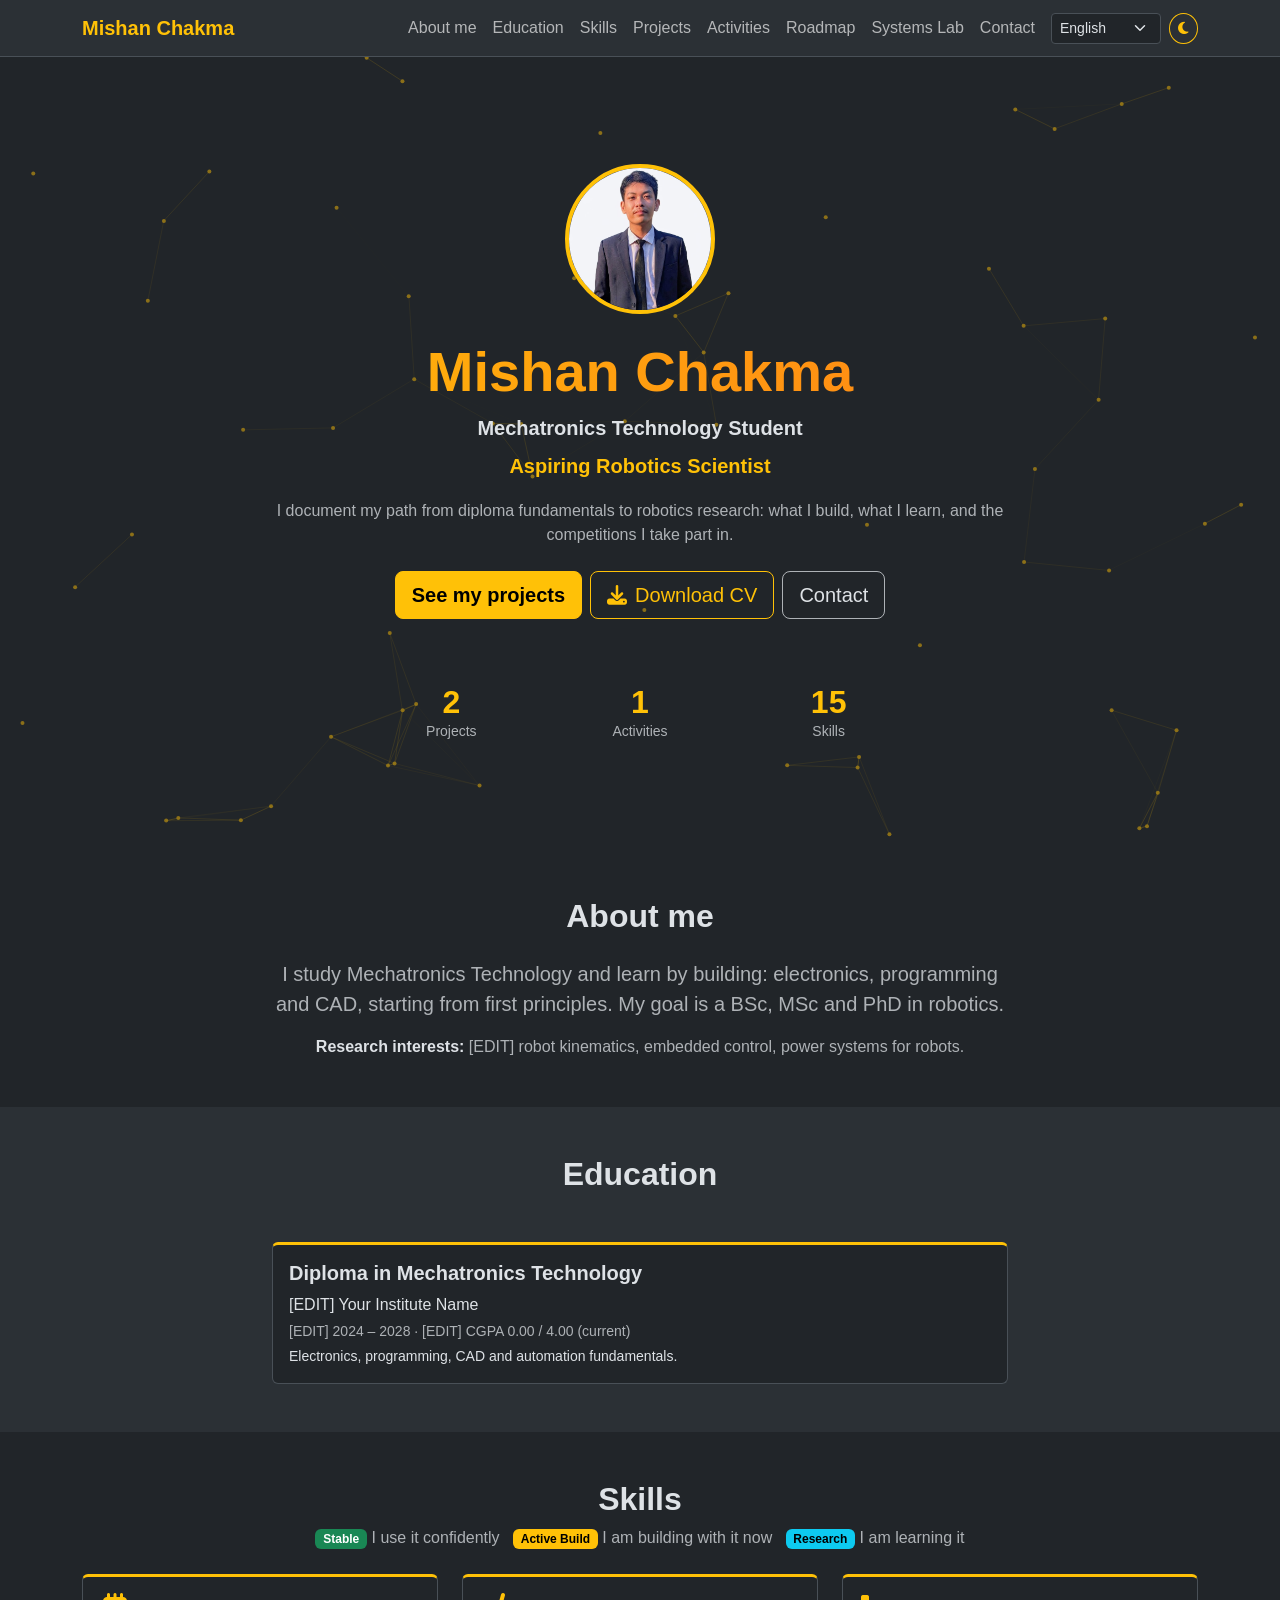
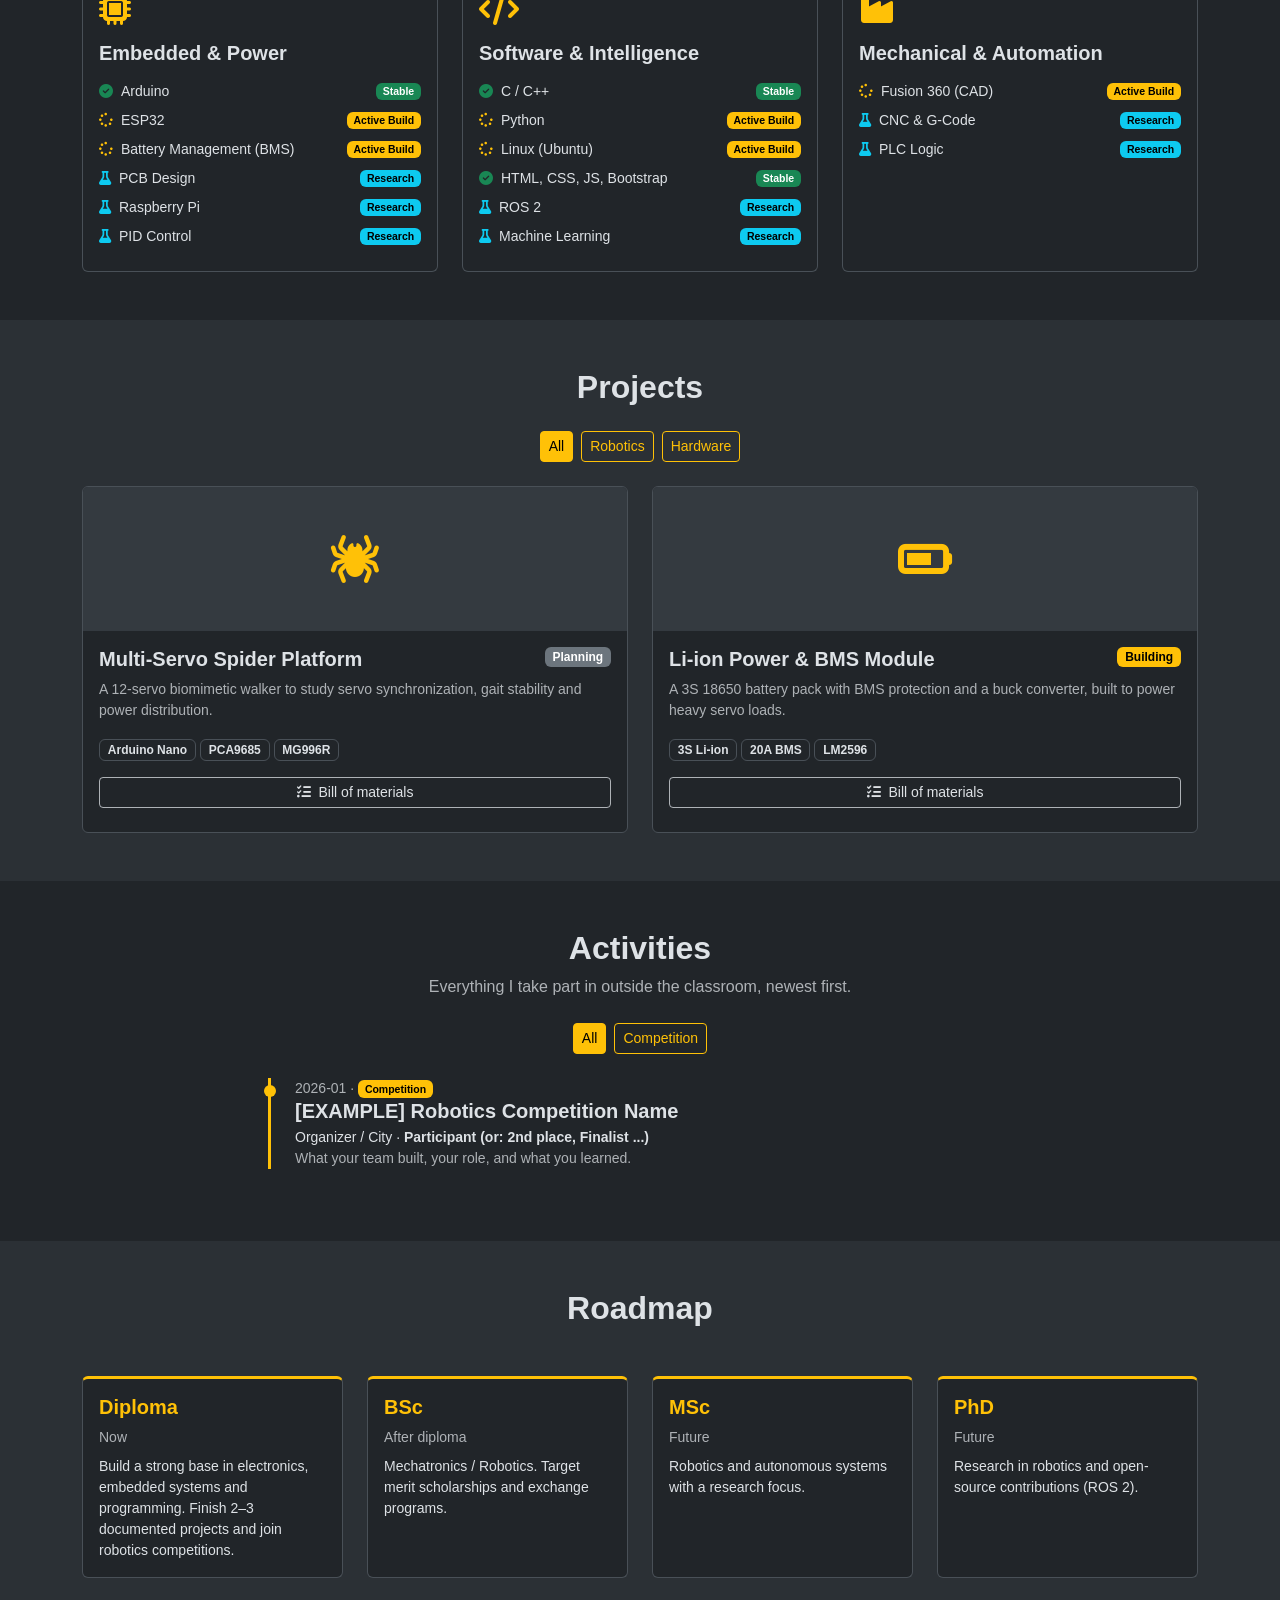
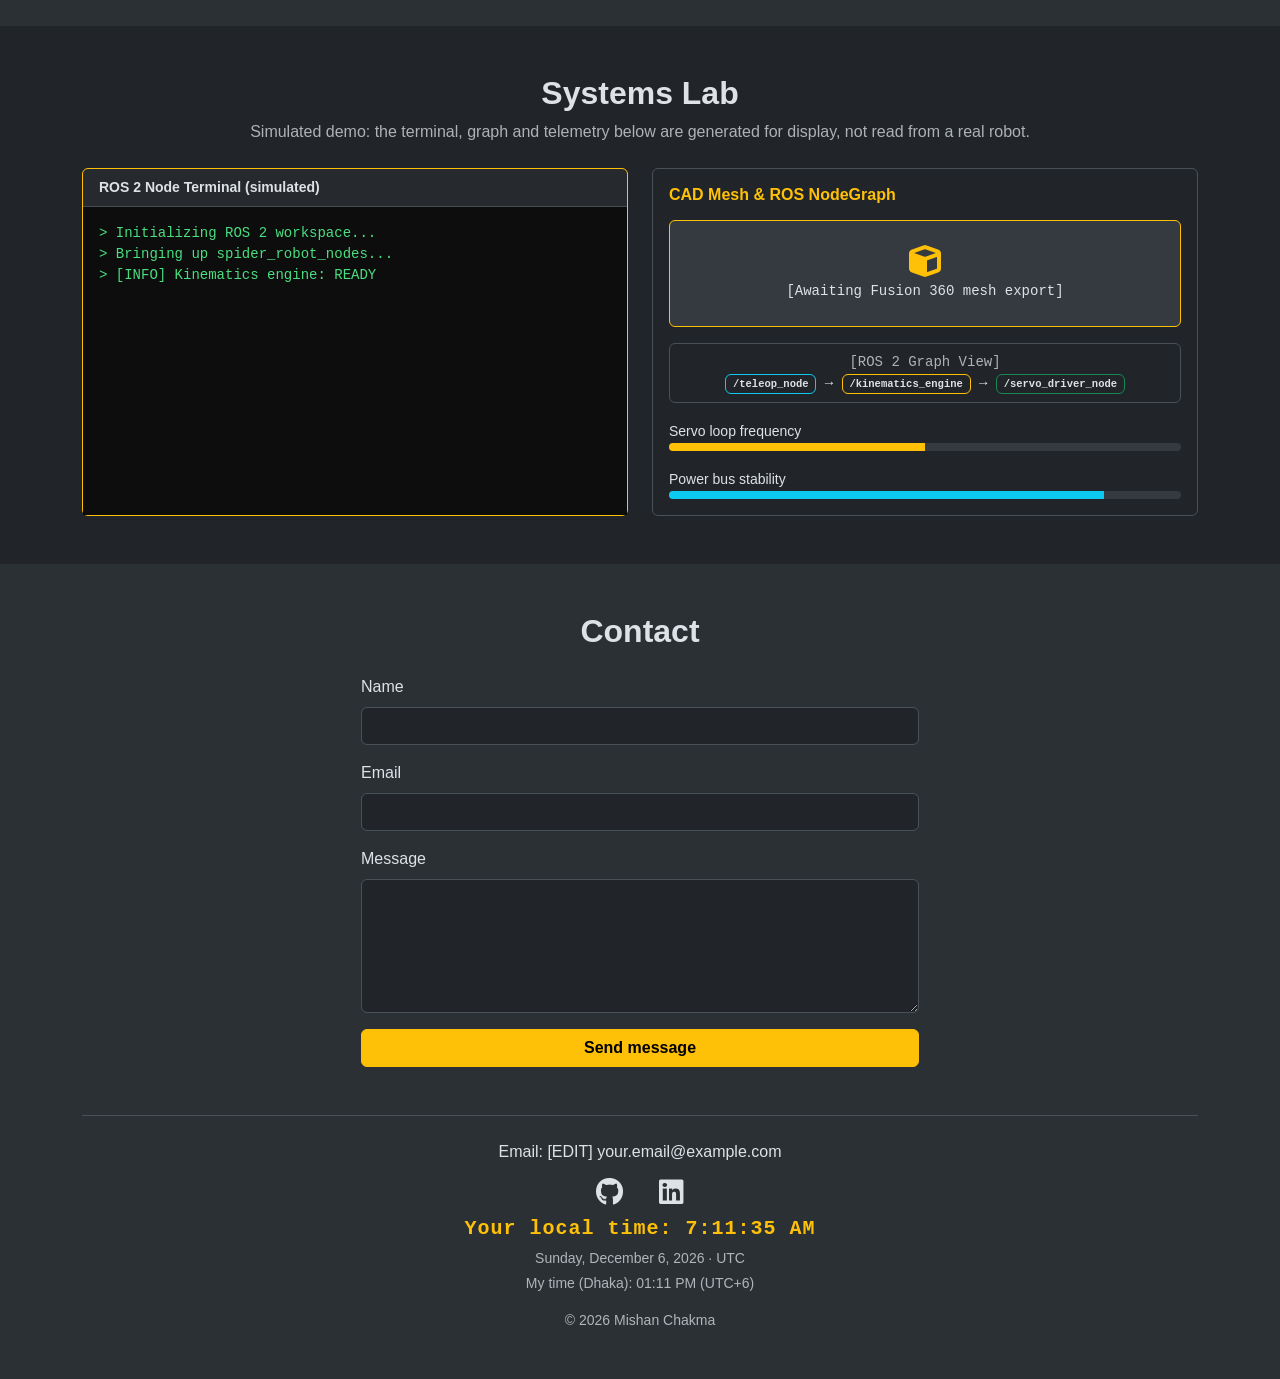
==== frontend/index.html @ 435e4e72 "Updated folder structure: separated frontend and backend" ====
<!DOCTYPE html>
<html lang="en" data-bs-theme="dark">
<head>
  <meta charset="UTF-8">
  <meta name="viewport" content="width=device-width, initial-scale=1.0">
  <title>Mishan Chakma | Mechatronics Portfolio</title>
  <meta name="description" content="Portfolio of Mishan Chakma, a mechatronics diploma student working on embedded systems, robotics and automation.">
  <meta property="og:title" content="Mishan Chakma | Mechatronics Portfolio">
  <meta property="og:description" content="Education, projects, competitions and skills of a mechatronics student.">
  <meta property="og:type" content="website">
  <link rel="icon" href="data:image/svg+xml,<svg xmlns='http://www.w3.org/2000/svg' viewBox='0 0 100 100'><text y='.9em' font-size='90'>🤖</text></svg>">
  <link href="https://cdn.jsdelivr.net/npm/bootstrap@5.3.3/dist/css/bootstrap.min.css" rel="stylesheet">
  <link rel="stylesheet" href="https://cdnjs.cloudflare.com/ajax/libs/font-awesome/6.5.1/css/all.min.css">
  <link rel="stylesheet" href="style.css">
</head>
<body data-bs-spy="scroll" data-bs-target="#mainNav" data-bs-root-margin="0px 0px -60%" tabindex="0">

<div id="progress"></div>
<button id="to-top" aria-label="Back to top"><i class="fa-solid fa-arrow-up"></i></button>

<nav id="mainNav" class="navbar navbar-expand-xl bg-body-tertiary sticky-top border-bottom">
  <div class="container">
    <a class="navbar-brand fw-bold text-accent" href="#home">Mishan Chakma</a>
    <button class="navbar-toggler" type="button" data-bs-toggle="collapse" data-bs-target="#navMenu" aria-label="Open menu"><span class="navbar-toggler-icon"></span></button>
    <div class="collapse navbar-collapse" id="navMenu">
      <ul class="navbar-nav ms-auto align-items-lg-center">
        <li class="nav-item"><a class="nav-link" href="#about" data-i18n="about">About</a></li>
        <li class="nav-item"><a class="nav-link" href="#education" data-i18n="education">Education</a></li>
        <li class="nav-item"><a class="nav-link" href="#skills" data-i18n="skills">Skills</a></li>
        <li class="nav-item"><a class="nav-link" href="#projects" data-i18n="projects">Projects</a></li>
        <li class="nav-item"><a class="nav-link" href="#activities" data-i18n="activities">Activities</a></li>
        <li class="nav-item"><a class="nav-link" href="#roadmap" data-i18n="roadmap">Roadmap</a></li>
        <li class="nav-item"><a class="nav-link" href="#lab" data-i18n="lab">Lab Demo</a></li>
        <li class="nav-item"><a class="nav-link" href="#contact" data-i18n="contact">Contact</a></li>
        <li class="nav-item ms-lg-2 mt-2 mt-lg-0"><select id="lang-select" class="form-select form-select-sm" aria-label="Language"><option value="en">English</option><option value="de">Deutsch</option><option value="bn">বাংলা</option><option value="hi">हिन्दी</option><option value="fr">Français</option><option value="zh">中文</option><option value="ja">日本語</option><option value="ko">한국어</option></select></li>
        <li class="nav-item ms-lg-2 mt-2 mt-lg-0">
          <button id="theme-toggle" class="btn btn-outline-warning btn-sm rounded-circle" aria-label="Switch dark or light theme"><i class="fa-solid fa-moon"></i></button>
        </li>
      </ul>
    </div>
  </div>
</nav>

<header id="home" class="hero d-flex align-items-center position-relative overflow-hidden">
  <canvas id="bg-canvas" aria-hidden="true"></canvas>
  <div class="container text-center position-relative">
    <img src="image/profile.jpeg" alt="Portrait of Mishan Chakma" class="avatar mb-4" onerror="this.replaceWith(Object.assign(document.createElement('span'),{className:'avatar d-inline-flex align-items-center justify-content-center fs-1 fw-bold text-accent mb-4',textContent:'MC'}))">
    <h1 class="display-4 fw-bold grad">Mishan Chakma</h1>
    <p class="lead fw-semibold mb-2" data-i18n="heroSub">Mechatronics Technology Student</p>
    <p class="lead text-accent fw-semibold typing-line"><span id="typing-text"></span></p>
    <p class="mx-auto col-md-8 text-body-secondary" data-i18n="heroDesc">I document my path from diploma fundamentals to robotics research: what I build, what I learn, and the competitions I take part in.</p>
    <div class="mt-4 d-flex flex-wrap gap-2 justify-content-center">
      <a href="#projects" class="btn btn-warning btn-lg fw-bold" data-i18n="btnProj">See my projects</a>
      <a href="assets/Mishan_Chakma_CV.pdf" class="btn btn-outline-warning btn-lg" download><i class="fa-solid fa-download me-2"></i><span data-i18n="btnCv">Download CV</span></a>
      <a href="#contact" class="btn btn-outline-secondary btn-lg" data-i18n="contact">Contact</a>
    </div>
    <div class="row justify-content-center mt-5 g-3"><div class="col-4 col-md-2"><div class="h2 fw-bold text-accent mb-0" data-count="projects">0</div><div class="small text-body-secondary" data-i18n="projects">Projects</div></div><div class="col-4 col-md-2"><div class="h2 fw-bold text-accent mb-0" data-count="activities">0</div><div class="small text-body-secondary" data-i18n="activities">Activities</div></div><div class="col-4 col-md-2"><div class="h2 fw-bold text-accent mb-0" data-count="skills">0</div><div class="small text-body-secondary" data-i18n="skills">Skills</div></div></div>
  </div>
</header>

<section id="about" class="py-5">
  <div class="container">
    <h2 class="text-center fw-bold mb-4" data-i18n="about">About me</h2>
    <div class="col-md-8 mx-auto text-center text-body-secondary fs-5">
      <p data-i18n="aboutText">I study Mechatronics Technology and learn by building: electronics, programming and CAD, starting from first principles. My goal is a BSc, MSc and PhD in robotics, and this site is the record of that journey.</p>
      <p class="fs-6 mb-0"><strong class="text-body">Research interests:</strong> [EDIT] robot kinematics, embedded control, power systems for robots.</p>
    </div>
  </div>
</section>

<section id="education" class="py-5 bg-body-tertiary">
  <div class="container">
    <h2 class="text-center fw-bold mb-5" data-i18n="education">Education</h2>
    <div id="education-list" class="row g-4 justify-content-center"></div>
  </div>
</section>

<section id="skills" class="py-5">
  <div class="container">
    <h2 class="text-center fw-bold mb-2" data-i18n="skills">Skills</h2>
    <p class="text-center text-body-secondary mb-4">
      <span class="badge text-bg-success">Stable</span> I use it confidently &nbsp;
      <span class="badge text-bg-warning">Active Build</span> I am building with it now &nbsp;
      <span class="badge text-bg-info">Research</span> I am learning it
    </p>
    <div id="skills-grid" class="row g-4"></div>
  </div>
</section>

<section id="projects" class="py-5 bg-body-tertiary">
  <div class="container">
    <h2 class="text-center fw-bold mb-4" data-i18n="projects">Projects</h2>
    <div id="project-filters" class="d-flex flex-wrap justify-content-center gap-2 mb-4"></div>
    <div id="projects-grid" class="row g-4"></div>
  </div>
</section>

<section id="activities" class="py-5">
  <div class="container">
    <h2 class="text-center fw-bold mb-2" data-i18n="activities">Activities</h2>
    <p class="text-center text-body-secondary mb-4">Everything I take part in outside the classroom, newest first.</p>
    <div id="activity-filters" class="d-flex flex-wrap justify-content-center gap-2 mb-4"></div>
    <div id="activity-timeline" class="timeline col-lg-8 mx-auto"></div>
  </div>
</section>

<section id="roadmap" class="py-5 bg-body-tertiary">
  <div class="container">
    <h2 class="text-center fw-bold mb-5" data-i18n="roadmap">Roadmap</h2>
    <div id="roadmap-list" class="row g-4"></div>
  </div>
</section>

<section id="lab" class="py-5">
  <div class="container">
    <h2 class="text-center fw-bold mb-2" data-i18n="lab">Systems Lab</h2>
    <p class="text-center text-body-secondary mb-4">Simulated demo: the terminal, graph and telemetry below are generated for display, not read from a real robot.</p>
    <div class="row g-4">
      <div class="col-md-6"><div class="card h-100 border-warning d-flex flex-column"><div class="card-header small fw-bold">ROS 2 Node Terminal (simulated)</div>
        <div id="terminal-output" class="p-3 font-monospace small" role="log" aria-live="off">&gt; Initializing ROS 2 workspace...<br>&gt; Bringing up spider_robot_nodes...<br>&gt; [INFO] Kinematics engine: READY</div></div></div>
      <div class="col-md-6"><div class="card h-100"><div class="card-body">
        <h3 class="h6 fw-bold text-accent mb-3">CAD Mesh &amp; ROS NodeGraph</h3>
        <div class="text-center py-4 mb-3 border border-warning rounded bg-body-secondary"><i class="fa-solid fa-cube fa-2x fa-spin text-accent mb-1"></i><p class="small m-0 font-monospace">[Awaiting Fusion 360 mesh export]</p></div>
        <div class="p-2 border rounded font-monospace small text-center mb-3"><span class="text-body-secondary">[ROS 2 Graph View]</span><br>
          <span class="badge border border-info text-body">/teleop_node</span> &rarr; <span class="badge border border-warning text-body">/kinematics_engine</span> &rarr; <span class="badge border border-success text-body">/servo_driver_node</span></div>
        <small>Servo loop frequency</small><div class="progress mb-3" style="height:8px"><div id="servo-bar" class="progress-bar bg-warning" style="width:50%"></div></div>
        <small>Power bus stability</small><div class="progress" style="height:8px"><div id="power-bar" class="progress-bar bg-info" style="width:85%"></div></div>
      </div></div></div>
    </div>
  </div>
</section>

<section id="contact" class="py-5 bg-body-tertiary">
  <div class="container">
    <h2 class="text-center fw-bold mb-4" data-i18n="contact">Contact</h2>
    <div class="col-md-6 mx-auto">
      <div id="form-alert" class="alert d-none" role="alert"></div>
      <form id="contact-form" action="https://formspree.io/f/xjgdqpjk" method="POST">
        <div class="mb-3"><label for="c-name" class="form-label" data-i18n="name">Name</label><input id="c-name" type="text" name="name" class="form-control" required></div>
        <div class="mb-3"><label for="c-email" class="form-label" data-i18n="email">Email</label><input id="c-email" type="email" name="email" class="form-control" required></div>
        <div class="mb-3"><label for="c-msg" class="form-label" data-i18n="msg">Message</label><textarea id="c-msg" name="message" rows="5" class="form-control" required></textarea></div>
        <button type="submit" id="form-submit-btn" class="btn btn-warning fw-bold w-100" data-i18n="send">Send message</button>
      </form>
    </div>
    <div class="text-center mt-5 pt-4 border-top">
      <p id="contact-email" class="mb-2"></p>
      <a id="gh-link" href="#" target="_blank" rel="noopener" class="fs-3 mx-3 text-body" aria-label="GitHub"><i class="fa-brands fa-github"></i></a>
      <a id="in-link" href="#" target="_blank" rel="noopener" class="fs-3 mx-3 text-body" aria-label="LinkedIn"><i class="fa-brands fa-linkedin"></i></a>
      <div class="fw-mono text-accent fs-5 fw-bold mb-1"><span data-i18n="yourTime">Your local time</span>: <span id="live-time">--:--:--</span></div><div class="small text-body-secondary" id="live-date"></div><div class="small text-body-secondary mt-1"><span data-i18n="myTime">My time (Dhaka)</span>: <span id="owner-time">--:--</span></div><p class="mt-3 mb-0 text-body-secondary small">&copy; 2026 Mishan Chakma</p>
    </div>
  </div>
</section>

<script src="https://cdn.jsdelivr.net/npm/bootstrap@5.3.3/dist/js/bootstrap.bundle.min.js"></script>
<script src="lang.js"></script>
<script src="data.js"></script>
<script src="script.js"></script>
</body>
</html>
---- frontend/style.css ----
:root { --accent: #ffc107; }
[data-bs-theme="light"] { --accent: #8a5d00; }

html { scroll-behavior: smooth; scroll-padding-top: 70px; }
body { font-family: 'Segoe UI', Tahoma, Geneva, Verdana, sans-serif; }

.text-accent { color: var(--accent) !important; }
.navbar-nav .nav-link.active { color: var(--accent); font-weight: 600; }

.btn-outline-warning {
  --bs-btn-color: var(--accent); --bs-btn-border-color: var(--accent);
  --bs-btn-hover-bg: #ffc107; --bs-btn-hover-border-color: #ffc107; --bs-btn-hover-color: #000;
  --bs-btn-active-bg: #ffc107; --bs-btn-active-border-color: #ffc107; --bs-btn-active-color: #000;
}

.hero { min-height: 88vh; }
.avatar { width: 150px; height: 150px; object-fit: cover; border-radius: 50%; border: 4px solid #ffc107; background: var(--bs-secondary-bg); }

.card { border-color: var(--bs-border-color); }
.card.accent-top { border-top: 3px solid #ffc107; }

.fade-in { opacity: 0; transform: translateY(24px); transition: opacity .6s ease, transform .6s ease; }
.fade-in.in { opacity: 1; transform: none; }

.timeline { border-left: 3px solid #ffc107; padding-left: 1.5rem; }
.timeline-item { position: relative; margin-bottom: 1.5rem; }
.timeline-item::before { content: ""; position: absolute; left: -1.95rem; top: .45rem; width: 12px; height: 12px; border-radius: 50%; background: #ffc107; }

#terminal-output { background: #0d0d0d; color: #4ade80; flex: 1 1 0; min-height: 220px; overflow-y: auto; line-height: 1.5; }

a:focus-visible, button:focus-visible, input:focus-visible, textarea:focus-visible { outline: 3px solid #ffc107; outline-offset: 2px; }

@media (prefers-reduced-motion: reduce) {
  html { scroll-behavior: auto; }
  .fade-in { opacity: 1; transform: none; transition: none; }
  .fa-spin { animation: none; }
}

/* ---- extra animations & restored features ---- */
.fw-mono { font-family: 'Courier New', monospace; letter-spacing: 1px; }
#progress { position: fixed; top: 0; left: 0; right: 0; height: 3px; background: #ffc107; transform: scaleX(0); transform-origin: left; z-index: 2000; }
#to-top { position: fixed; right: 18px; bottom: 18px; width: 44px; height: 44px; border-radius: 50%; border: 0; background: #ffc107; color: #000; opacity: 0; pointer-events: none; transform: translateY(12px); transition: .3s; z-index: 1500; }
#to-top.show { opacity: 1; pointer-events: auto; transform: none; }
#bg-canvas { position: absolute; inset: 0; width: 100%; height: 100%; opacity: .6; }
.grad { background: linear-gradient(90deg, var(--g1), var(--g2), var(--g1)); background-size: 200% 100%; -webkit-background-clip: text; background-clip: text; color: transparent; animation: shine 6s linear infinite; }
:root { --g1: #ffc107; --g2: #ff7a18; }
[data-bs-theme="light"] { --g1: #8a5d00; --g2: #c2410c; }
@keyframes shine { to { background-position: -200% 0; } }
.avatar { animation: ring 3s ease-in-out infinite; }
@keyframes ring { 0%,100% { box-shadow: 0 0 0 0 rgba(255,193,7,.5); } 50% { box-shadow: 0 0 0 14px rgba(255,193,7,0); } }
.tilt { transition: transform .25s ease, box-shadow .25s ease; will-change: transform; }
.tilt.tilting { box-shadow: 0 12px 28px rgba(255,193,7,.25); }
#theme-toggle.spin i { display: inline-block; animation: spin .5s ease; }
@keyframes spin { from { transform: rotate(-180deg) scale(.4); } to { transform: none; } }
.btn-warning, .btn-outline-warning { transition: transform .2s ease, box-shadow .2s ease; }
.btn-warning:hover { transform: translateY(-2px); box-shadow: 0 6px 16px rgba(255,193,7,.35); }
#lang-select { min-width: 110px; }
@media (prefers-reduced-motion: reduce) { .grad, .avatar, #theme-toggle.spin i { animation: none; } .grad { color: var(--g1); background: none; } .tilt { transition: none; } }

.typing-line { min-height: 1.6em; }
@media (max-width: 575px) { .typing-line { min-height: 3.2em; } }
.btn-outline-secondary { --bs-btn-color: var(--bs-body-color); --bs-btn-border-color: var(--bs-secondary-color); --bs-btn-hover-bg: var(--bs-body-color); --bs-btn-hover-color: var(--bs-body-bg); --bs-btn-hover-border-color: var(--bs-body-color); --bs-btn-active-bg: var(--bs-body-color); --bs-btn-active-color: var(--bs-body-bg); }
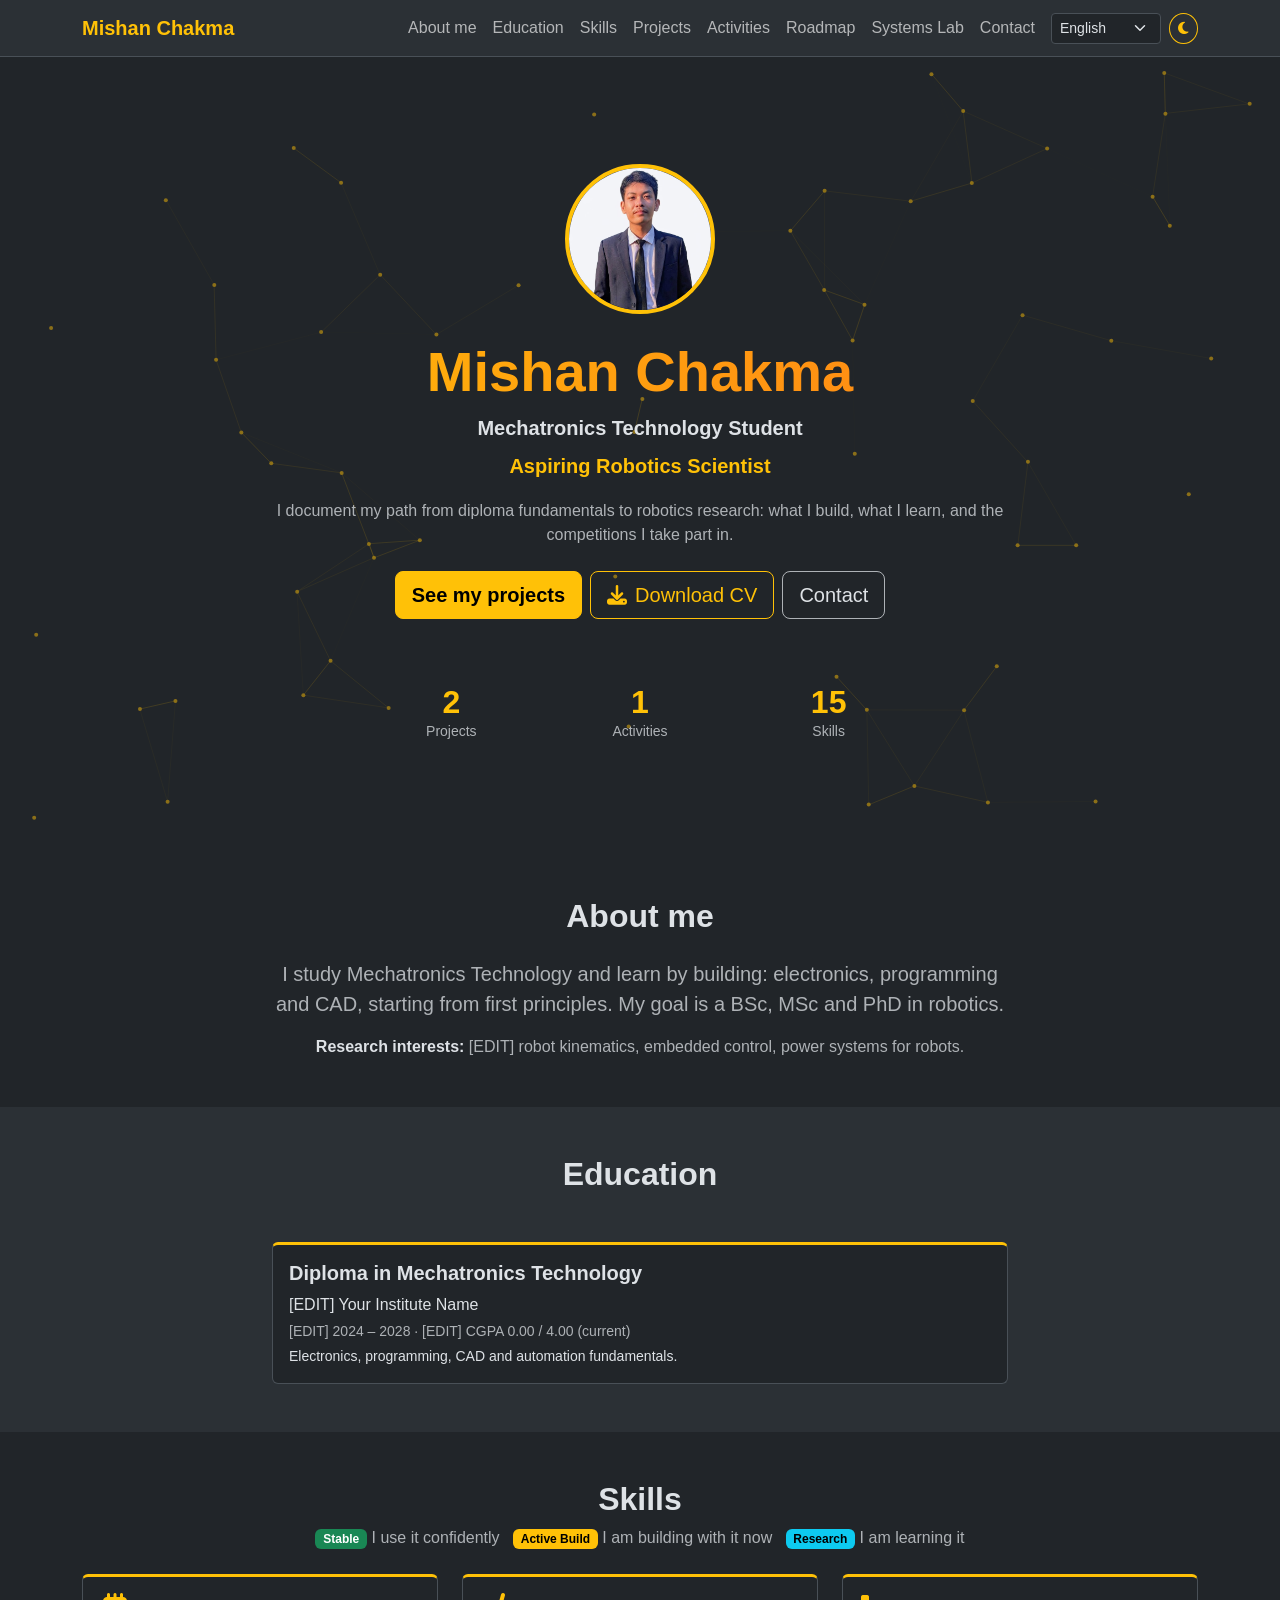
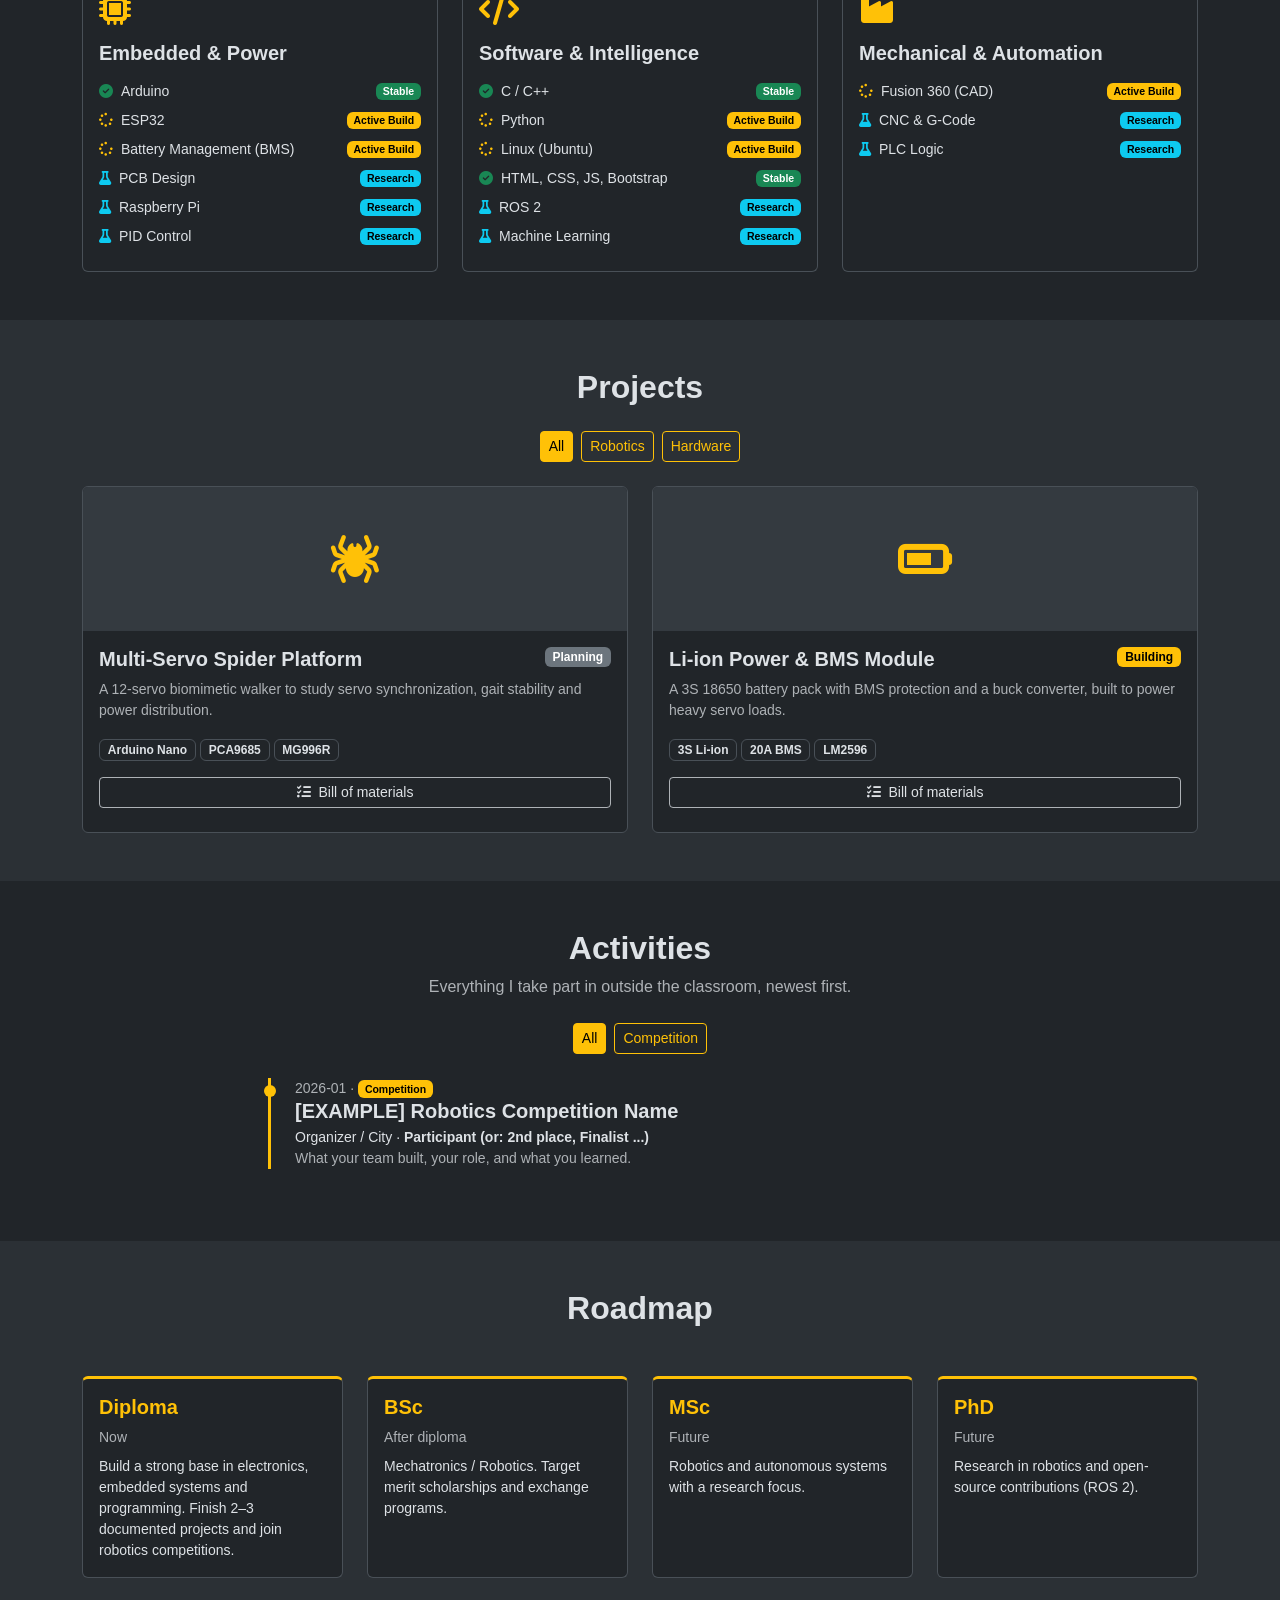
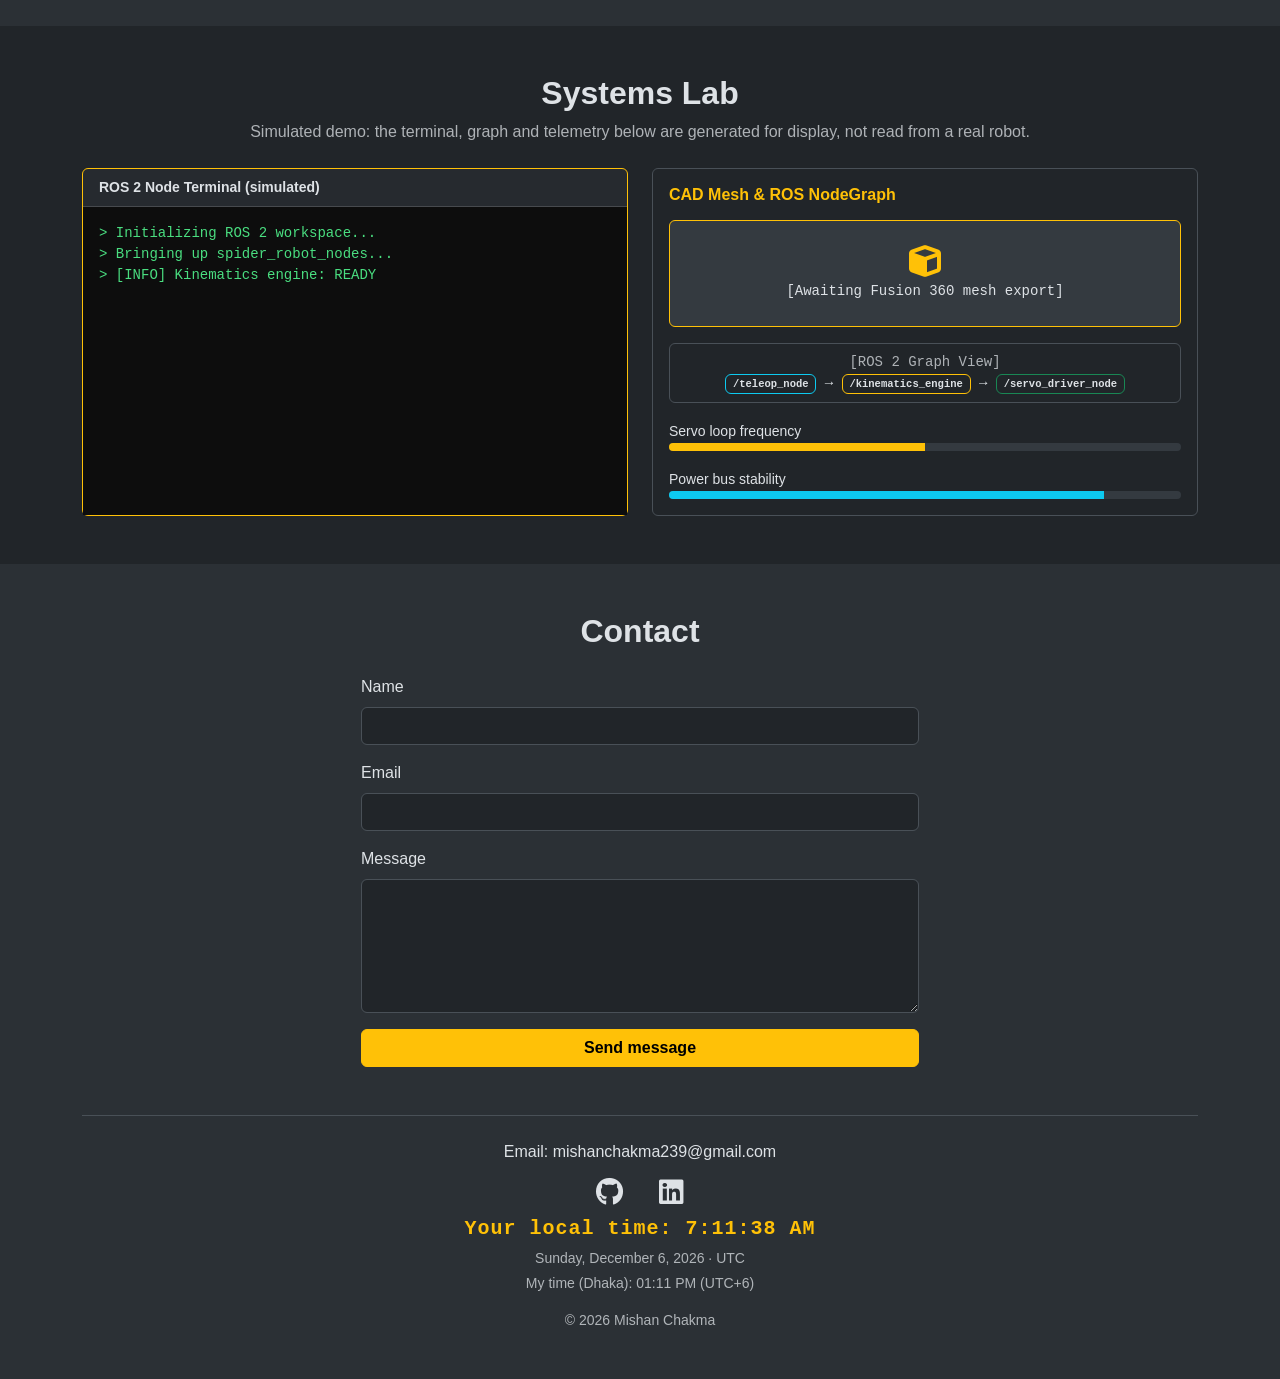
==== commit 3634852d: "Connect portfolio to backend, add languages and admin export" ====
--- a/frontend/index.html
+++ b/frontend/index.html
@@ -136,6 +136,7 @@
     <div class="col-md-6 mx-auto">
       <div id="form-alert" class="alert d-none" role="alert"></div>
       <form id="contact-form" action="https://formspree.io/f/xjgdqpjk" method="POST">
+        <input type="text" name="website" tabindex="-1" autocomplete="off" class="d-none" aria-hidden="true">
         <div class="mb-3"><label for="c-name" class="form-label" data-i18n="name">Name</label><input id="c-name" type="text" name="name" class="form-control" required></div>
         <div class="mb-3"><label for="c-email" class="form-label" data-i18n="email">Email</label><input id="c-email" type="email" name="email" class="form-control" required></div>
         <div class="mb-3"><label for="c-msg" class="form-label" data-i18n="msg">Message</label><textarea id="c-msg" name="message" rows="5" class="form-control" required></textarea></div>
@@ -152,8 +153,9 @@
 </section>
 
 <script src="https://cdn.jsdelivr.net/npm/bootstrap@5.3.3/dist/js/bootstrap.bundle.min.js"></script>
+<script src="config.js"></script>
 <script src="lang.js"></script>
 <script src="data.js"></script>
 <script src="script.js"></script>
 </body>
-</html>+</html>
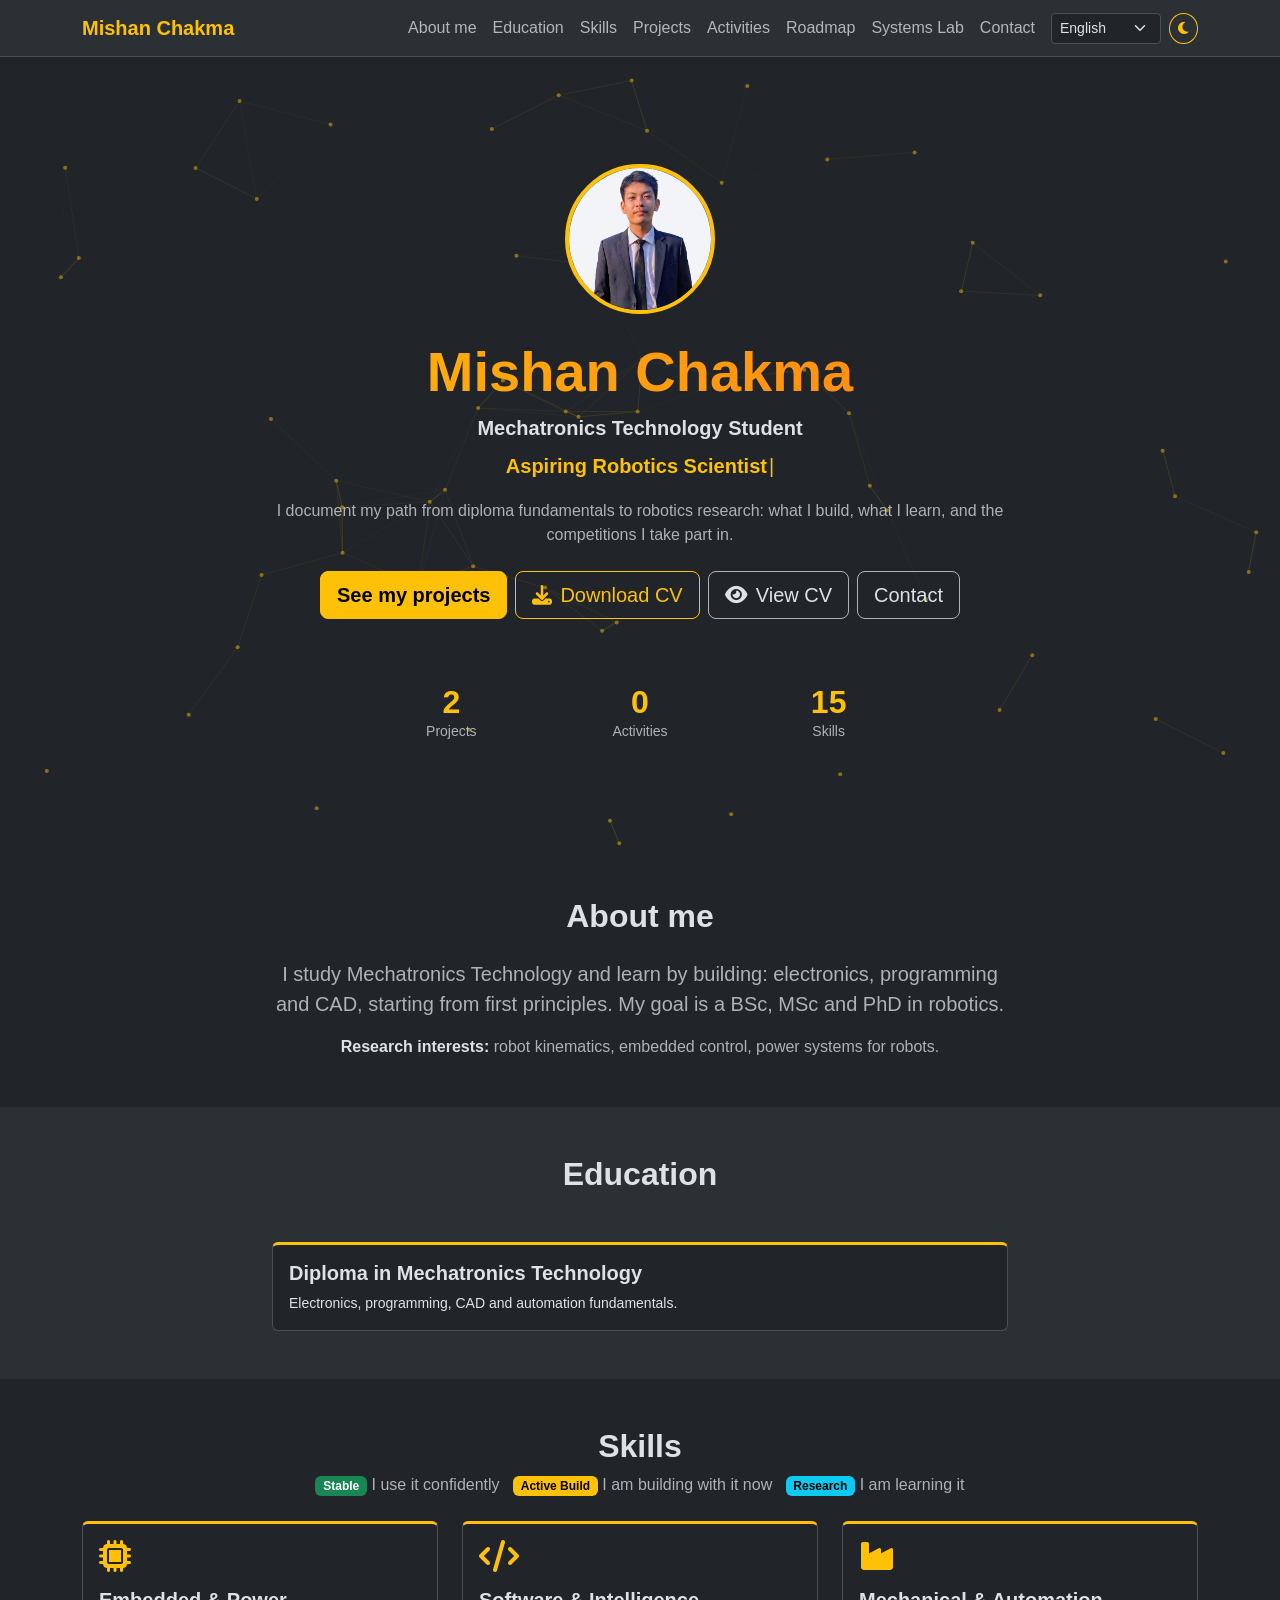
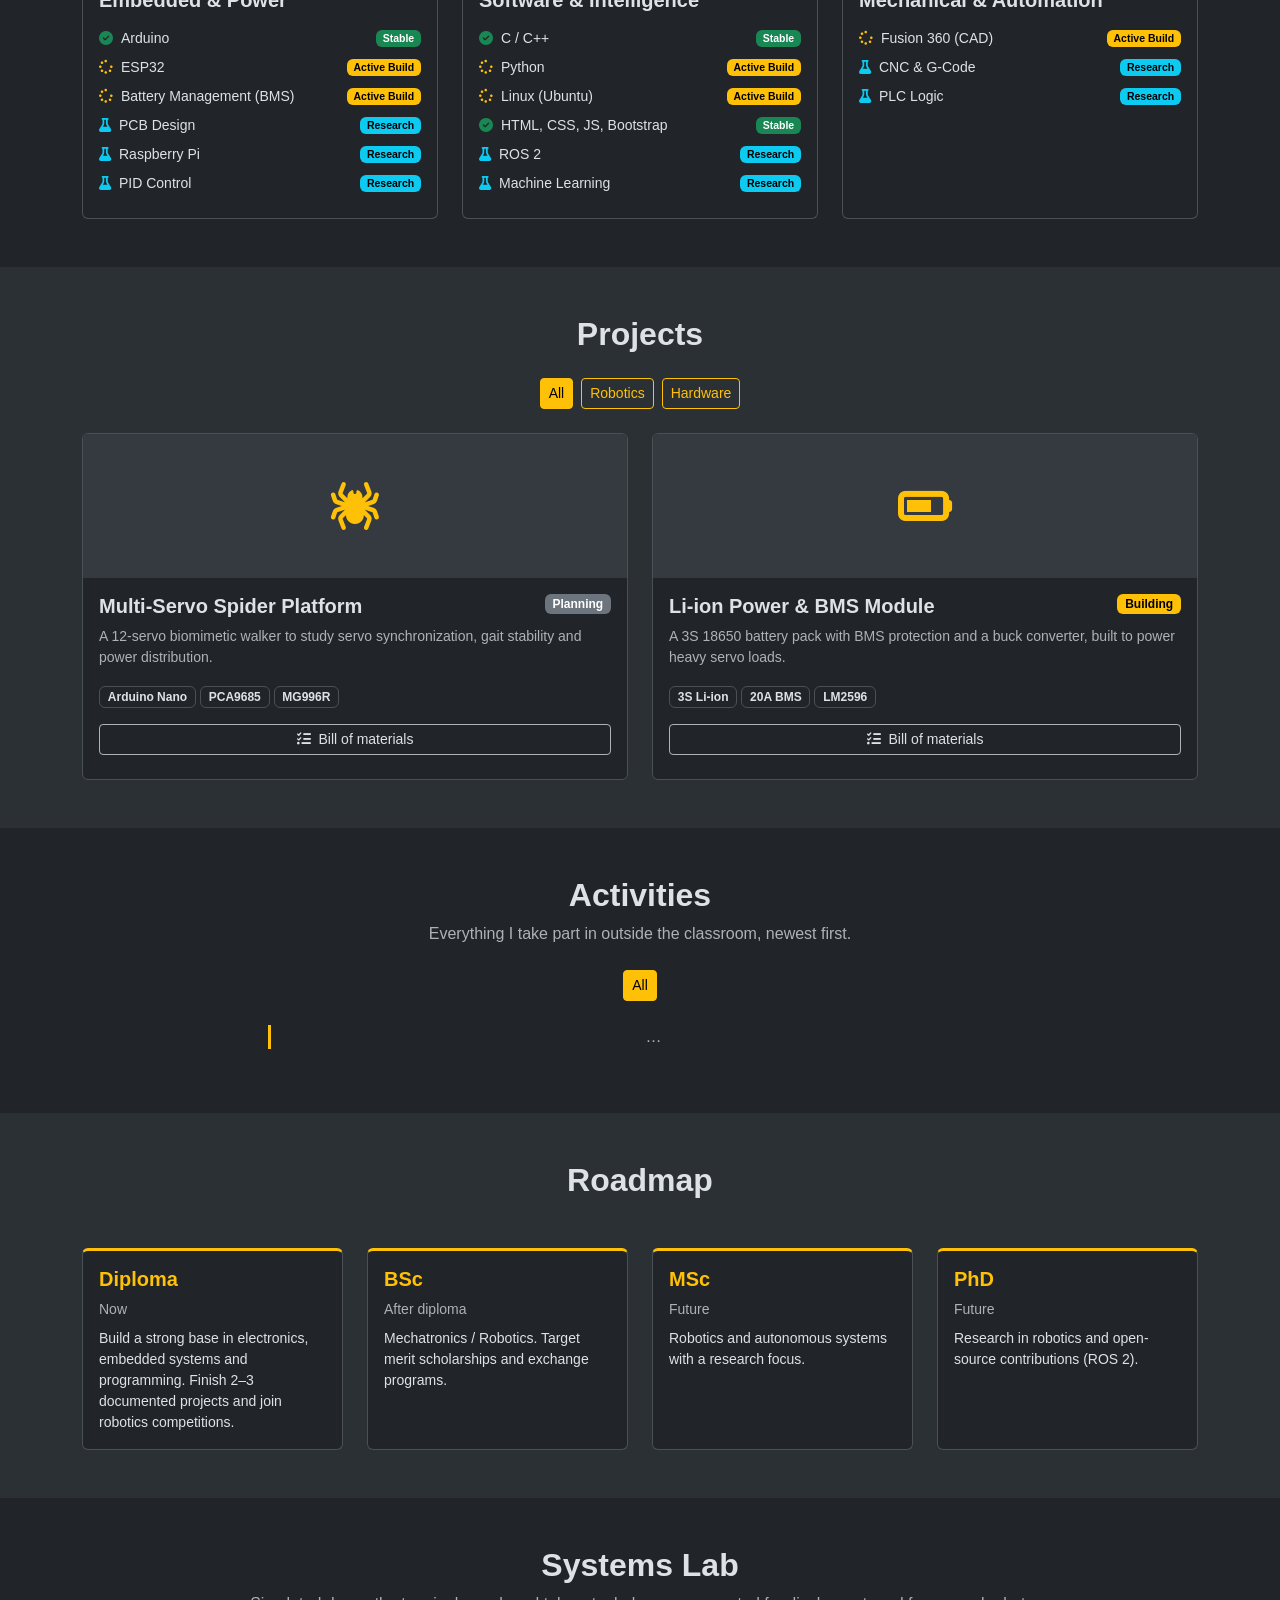
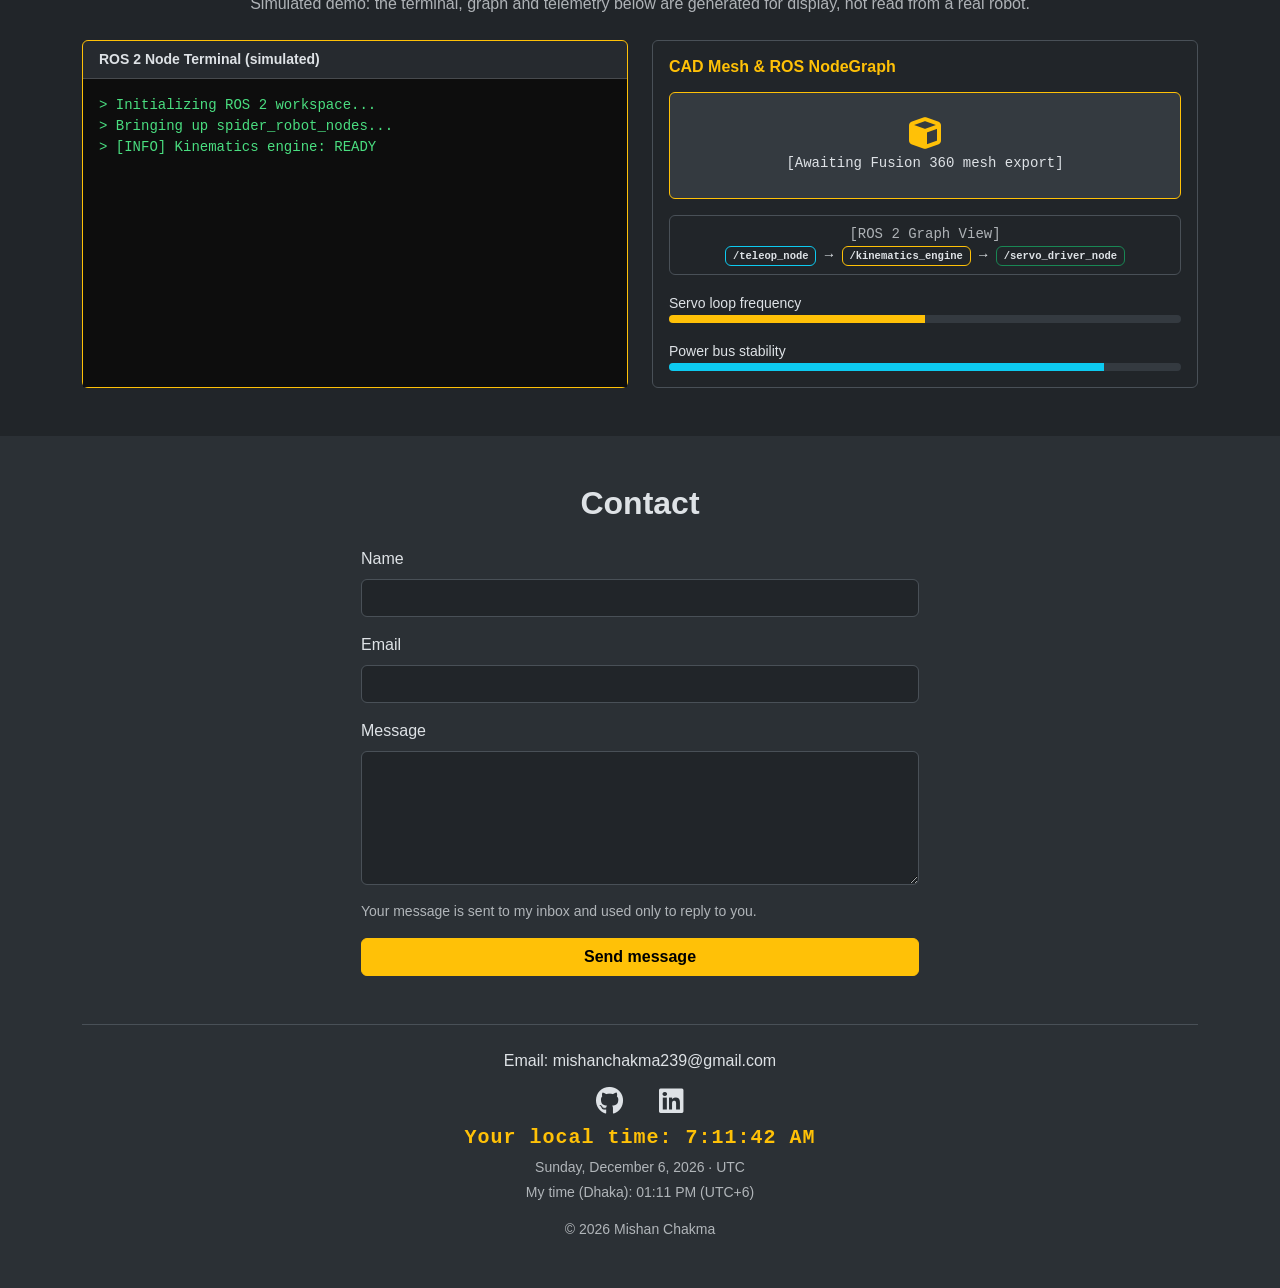
==== commit 44ccdc87: "Fix security, add i18n labels, admin hardening" ====
--- a/frontend/index.html
+++ b/frontend/index.html
@@ -8,6 +8,13 @@
   <meta property="og:title" content="Mishan Chakma | Mechatronics Portfolio">
   <meta property="og:description" content="Education, projects, competitions and skills of a mechatronics student.">
   <meta property="og:type" content="website">
+  <meta property="og:url" content="https://YOUR-DOMAIN/">
+  <meta property="og:image" content="https://YOUR-DOMAIN/frontend/image/profile.jpeg">
+  <meta name="twitter:card" content="summary">
+  <link rel="canonical" href="https://YOUR-DOMAIN/">
+  <meta name="referrer" content="strict-origin-when-cross-origin">
+  <script type="application/ld+json">{"@context":"https://schema.org","@type":"Person","name":"Mishan Chakma","jobTitle":"Mechatronics Technology student","url":"https://YOUR-DOMAIN/","address":{"@type":"PostalAddress","addressLocality":"Dhaka","addressCountry":"BD"},"sameAs":["https://github.com/Mishanchakma","https://www.linkedin.com/in/mishan-chakma-9a454428a/"]}</script>
+  <meta http-equiv="Content-Security-Policy" content="default-src 'self'; script-src 'self' https://cdn.jsdelivr.net; style-src 'self' 'unsafe-inline' https://cdn.jsdelivr.net https://cdnjs.cloudflare.com; font-src 'self' https://cdnjs.cloudflare.com; img-src 'self' data: https: http://localhost:* http://127.0.0.1:*; connect-src 'self' https: http://localhost:* http://127.0.0.1:*; object-src 'none'; base-uri 'self'; form-action 'self' https://formspree.io">
   <link rel="icon" href="data:image/svg+xml,<svg xmlns='http://www.w3.org/2000/svg' viewBox='0 0 100 100'><text y='.9em' font-size='90'>🤖</text></svg>">
   <link href="https://cdn.jsdelivr.net/npm/bootstrap@5.3.3/dist/css/bootstrap.min.css" rel="stylesheet">
   <link rel="stylesheet" href="https://cdnjs.cloudflare.com/ajax/libs/font-awesome/6.5.1/css/all.min.css">
@@ -20,7 +27,7 @@
 
 <nav id="mainNav" class="navbar navbar-expand-xl bg-body-tertiary sticky-top border-bottom">
   <div class="container">
-    <a class="navbar-brand fw-bold text-accent" href="#home">Mishan Chakma</a>
+    <a class="navbar-brand fw-bold text-accent" href="#home" id="brand-name">Mishan Chakma</a>
     <button class="navbar-toggler" type="button" data-bs-toggle="collapse" data-bs-target="#navMenu" aria-label="Open menu"><span class="navbar-toggler-icon"></span></button>
     <div class="collapse navbar-collapse" id="navMenu">
       <ul class="navbar-nav ms-auto align-items-lg-center">
@@ -44,26 +51,28 @@
 <header id="home" class="hero d-flex align-items-center position-relative overflow-hidden">
   <canvas id="bg-canvas" aria-hidden="true"></canvas>
   <div class="container text-center position-relative">
-    <img src="image/profile.jpeg" alt="Portrait of Mishan Chakma" class="avatar mb-4" onerror="this.replaceWith(Object.assign(document.createElement('span'),{className:'avatar d-inline-flex align-items-center justify-content-center fs-1 fw-bold text-accent mb-4',textContent:'MC'}))">
-    <h1 class="display-4 fw-bold grad">Mishan Chakma</h1>
-    <p class="lead fw-semibold mb-2" data-i18n="heroSub">Mechatronics Technology Student</p>
+    <div id="avatar-wrap" class="mb-4"></div>
+    <h1 id="hero-name" class="display-4 fw-bold grad">Mishan Chakma</h1>
+    <p id="hero-sub" class="lead fw-semibold mb-2" data-i18n="heroSub">Mechatronics Technology Student</p>
     <p class="lead text-accent fw-semibold typing-line"><span id="typing-text"></span></p>
-    <p class="mx-auto col-md-8 text-body-secondary" data-i18n="heroDesc">I document my path from diploma fundamentals to robotics research: what I build, what I learn, and the competitions I take part in.</p>
+    <p id="hero-desc" class="mx-auto col-md-8 text-body-secondary" data-i18n="heroDesc">I document my path from diploma fundamentals to robotics research: what I build, what I learn, and the competitions I take part in.</p>
     <div class="mt-4 d-flex flex-wrap gap-2 justify-content-center">
       <a href="#projects" class="btn btn-warning btn-lg fw-bold" data-i18n="btnProj">See my projects</a>
-      <a href="assets/Mishan_Chakma_CV.pdf" class="btn btn-outline-warning btn-lg" download><i class="fa-solid fa-download me-2"></i><span data-i18n="btnCv">Download CV</span></a>
+      <a id="cv-link" href="assets/Mishan_Chakma_CV.pdf" class="btn btn-outline-warning btn-lg" download><i class="fa-solid fa-download me-2"></i><span data-i18n="btnCv">Download CV</span></a>
+      <a id="cv-view" href="assets/Mishan_Chakma_CV.pdf" target="_blank" rel="noopener" class="btn btn-outline-secondary btn-lg"><i class="fa-solid fa-eye me-2"></i><span data-i18n="btnCvView">View CV</span></a>
       <a href="#contact" class="btn btn-outline-secondary btn-lg" data-i18n="contact">Contact</a>
     </div>
     <div class="row justify-content-center mt-5 g-3"><div class="col-4 col-md-2"><div class="h2 fw-bold text-accent mb-0" data-count="projects">0</div><div class="small text-body-secondary" data-i18n="projects">Projects</div></div><div class="col-4 col-md-2"><div class="h2 fw-bold text-accent mb-0" data-count="activities">0</div><div class="small text-body-secondary" data-i18n="activities">Activities</div></div><div class="col-4 col-md-2"><div class="h2 fw-bold text-accent mb-0" data-count="skills">0</div><div class="small text-body-secondary" data-i18n="skills">Skills</div></div></div>
   </div>
 </header>
 
+<main id="main">
 <section id="about" class="py-5">
   <div class="container">
     <h2 class="text-center fw-bold mb-4" data-i18n="about">About me</h2>
     <div class="col-md-8 mx-auto text-center text-body-secondary fs-5">
-      <p data-i18n="aboutText">I study Mechatronics Technology and learn by building: electronics, programming and CAD, starting from first principles. My goal is a BSc, MSc and PhD in robotics, and this site is the record of that journey.</p>
-      <p class="fs-6 mb-0"><strong class="text-body">Research interests:</strong> [EDIT] robot kinematics, embedded control, power systems for robots.</p>
+      <p id="about-text" data-i18n="aboutText">I study Mechatronics Technology and learn by building: electronics, programming and CAD, starting from first principles. My goal is a BSc, MSc and PhD in robotics, and this site is the record of that journey.</p>
+      <p class="fs-6 mb-0"><strong class="text-body"><span data-i18n="researchLbl">Research interests</span>:</strong> <span id="research">robot kinematics, embedded control, power systems for robots.</span></p>
     </div>
   </div>
 </section>
@@ -79,9 +88,9 @@
   <div class="container">
     <h2 class="text-center fw-bold mb-2" data-i18n="skills">Skills</h2>
     <p class="text-center text-body-secondary mb-4">
-      <span class="badge text-bg-success">Stable</span> I use it confidently &nbsp;
-      <span class="badge text-bg-warning">Active Build</span> I am building with it now &nbsp;
-      <span class="badge text-bg-info">Research</span> I am learning it
+      <span class="badge text-bg-success">Stable</span> <span data-i18n="legStable">I use it confidently</span> &nbsp;
+      <span class="badge text-bg-warning">Active Build</span> <span data-i18n="legActive">I am building with it now</span> &nbsp;
+      <span class="badge text-bg-info">Research</span> <span data-i18n="legResearch">I am learning it</span>
     </p>
     <div id="skills-grid" class="row g-4"></div>
   </div>
@@ -98,7 +107,7 @@
 <section id="activities" class="py-5">
   <div class="container">
     <h2 class="text-center fw-bold mb-2" data-i18n="activities">Activities</h2>
-    <p class="text-center text-body-secondary mb-4">Everything I take part in outside the classroom, newest first.</p>
+    <p class="text-center text-body-secondary mb-4" data-i18n="actSub">Everything I take part in outside the classroom, newest first.</p>
     <div id="activity-filters" class="d-flex flex-wrap justify-content-center gap-2 mb-4"></div>
     <div id="activity-timeline" class="timeline col-lg-8 mx-auto"></div>
   </div>
@@ -114,17 +123,17 @@
 <section id="lab" class="py-5">
   <div class="container">
     <h2 class="text-center fw-bold mb-2" data-i18n="lab">Systems Lab</h2>
-    <p class="text-center text-body-secondary mb-4">Simulated demo: the terminal, graph and telemetry below are generated for display, not read from a real robot.</p>
+    <p id="lab-note" class="text-center text-body-secondary mb-4">Simulated demo: the terminal, graph and telemetry below are generated for display, not read from a real robot.</p>
     <div class="row g-4">
       <div class="col-md-6"><div class="card h-100 border-warning d-flex flex-column"><div class="card-header small fw-bold">ROS 2 Node Terminal (simulated)</div>
         <div id="terminal-output" class="p-3 font-monospace small" role="log" aria-live="off">&gt; Initializing ROS 2 workspace...<br>&gt; Bringing up spider_robot_nodes...<br>&gt; [INFO] Kinematics engine: READY</div></div></div>
       <div class="col-md-6"><div class="card h-100"><div class="card-body">
         <h3 class="h6 fw-bold text-accent mb-3">CAD Mesh &amp; ROS NodeGraph</h3>
-        <div class="text-center py-4 mb-3 border border-warning rounded bg-body-secondary"><i class="fa-solid fa-cube fa-2x fa-spin text-accent mb-1"></i><p class="small m-0 font-monospace">[Awaiting Fusion 360 mesh export]</p></div>
-        <div class="p-2 border rounded font-monospace small text-center mb-3"><span class="text-body-secondary">[ROS 2 Graph View]</span><br>
+        <div class="text-center py-4 mb-3 border border-warning rounded bg-body-secondary"><i class="fa-solid fa-cube fa-2x fa-spin text-accent mb-1"></i><p id="lab-cad" class="small m-0 font-monospace">[Awaiting Fusion 360 mesh export]</p></div>
+        <div id="lab-nodes" class="p-2 border rounded font-monospace small text-center mb-3"><span class="text-body-secondary">[ROS 2 Graph View]</span><br>
           <span class="badge border border-info text-body">/teleop_node</span> &rarr; <span class="badge border border-warning text-body">/kinematics_engine</span> &rarr; <span class="badge border border-success text-body">/servo_driver_node</span></div>
-        <small>Servo loop frequency</small><div class="progress mb-3" style="height:8px"><div id="servo-bar" class="progress-bar bg-warning" style="width:50%"></div></div>
-        <small>Power bus stability</small><div class="progress" style="height:8px"><div id="power-bar" class="progress-bar bg-info" style="width:85%"></div></div>
+        <small id="servo-label">Servo loop frequency</small><div class="progress mb-3" style="height:8px"><div id="servo-bar" class="progress-bar bg-warning" style="width:50%"></div></div>
+        <small id="power-label">Power bus stability</small><div class="progress" style="height:8px"><div id="power-bar" class="progress-bar bg-info" style="width:85%"></div></div>
       </div></div></div>
     </div>
   </div>
@@ -140,6 +149,7 @@
         <div class="mb-3"><label for="c-name" class="form-label" data-i18n="name">Name</label><input id="c-name" type="text" name="name" class="form-control" required></div>
         <div class="mb-3"><label for="c-email" class="form-label" data-i18n="email">Email</label><input id="c-email" type="email" name="email" class="form-control" required></div>
         <div class="mb-3"><label for="c-msg" class="form-label" data-i18n="msg">Message</label><textarea id="c-msg" name="message" rows="5" class="form-control" required></textarea></div>
+        <p class="small text-body-secondary" data-i18n="privacy">Your message is sent to my inbox and used only to reply to you.</p>
         <button type="submit" id="form-submit-btn" class="btn btn-warning fw-bold w-100" data-i18n="send">Send message</button>
       </form>
     </div>
@@ -147,10 +157,11 @@
       <p id="contact-email" class="mb-2"></p>
       <a id="gh-link" href="#" target="_blank" rel="noopener" class="fs-3 mx-3 text-body" aria-label="GitHub"><i class="fa-brands fa-github"></i></a>
       <a id="in-link" href="#" target="_blank" rel="noopener" class="fs-3 mx-3 text-body" aria-label="LinkedIn"><i class="fa-brands fa-linkedin"></i></a>
-      <div class="fw-mono text-accent fs-5 fw-bold mb-1"><span data-i18n="yourTime">Your local time</span>: <span id="live-time">--:--:--</span></div><div class="small text-body-secondary" id="live-date"></div><div class="small text-body-secondary mt-1"><span data-i18n="myTime">My time (Dhaka)</span>: <span id="owner-time">--:--</span></div><p class="mt-3 mb-0 text-body-secondary small">&copy; 2026 Mishan Chakma</p>
+      <div class="fw-mono text-accent fs-5 fw-bold mb-1"><span data-i18n="yourTime">Your local time</span>: <span id="live-time">--:--:--</span></div><div class="small text-body-secondary" id="live-date"></div><div class="small text-body-secondary mt-1"><span data-i18n="myTime">My time (Dhaka)</span>: <span id="owner-time">--:--</span></div><p class="mt-3 mb-0 text-body-secondary small">&copy; 2026 <span id="footer-name">Mishan Chakma</span></p>
     </div>
   </div>
 </section>
+</main>
 
 <script src="https://cdn.jsdelivr.net/npm/bootstrap@5.3.3/dist/js/bootstrap.bundle.min.js"></script>
 <script src="config.js"></script>
--- a/frontend/style.css
+++ b/frontend/style.css
@@ -58,5 +58,8 @@
 @media (prefers-reduced-motion: reduce) { .grad, .avatar, #theme-toggle.spin i { animation: none; } .grad { color: var(--g1); background: none; } .tilt { transition: none; } }
 
 .typing-line { min-height: 1.6em; }
+.typing-cursor::after { content: "|"; margin-left: 2px; font-weight: 300; animation: blink 1s steps(1) infinite; }
+@keyframes blink { 50% { opacity: 0; } }
+@media (prefers-reduced-motion: reduce) { .typing-cursor::after { animation: none; } }
 @media (max-width: 575px) { .typing-line { min-height: 3.2em; } }
 .btn-outline-secondary { --bs-btn-color: var(--bs-body-color); --bs-btn-border-color: var(--bs-secondary-color); --bs-btn-hover-bg: var(--bs-body-color); --bs-btn-hover-color: var(--bs-body-bg); --bs-btn-hover-border-color: var(--bs-body-color); --bs-btn-active-bg: var(--bs-body-color); --bs-btn-active-color: var(--bs-body-bg); }
